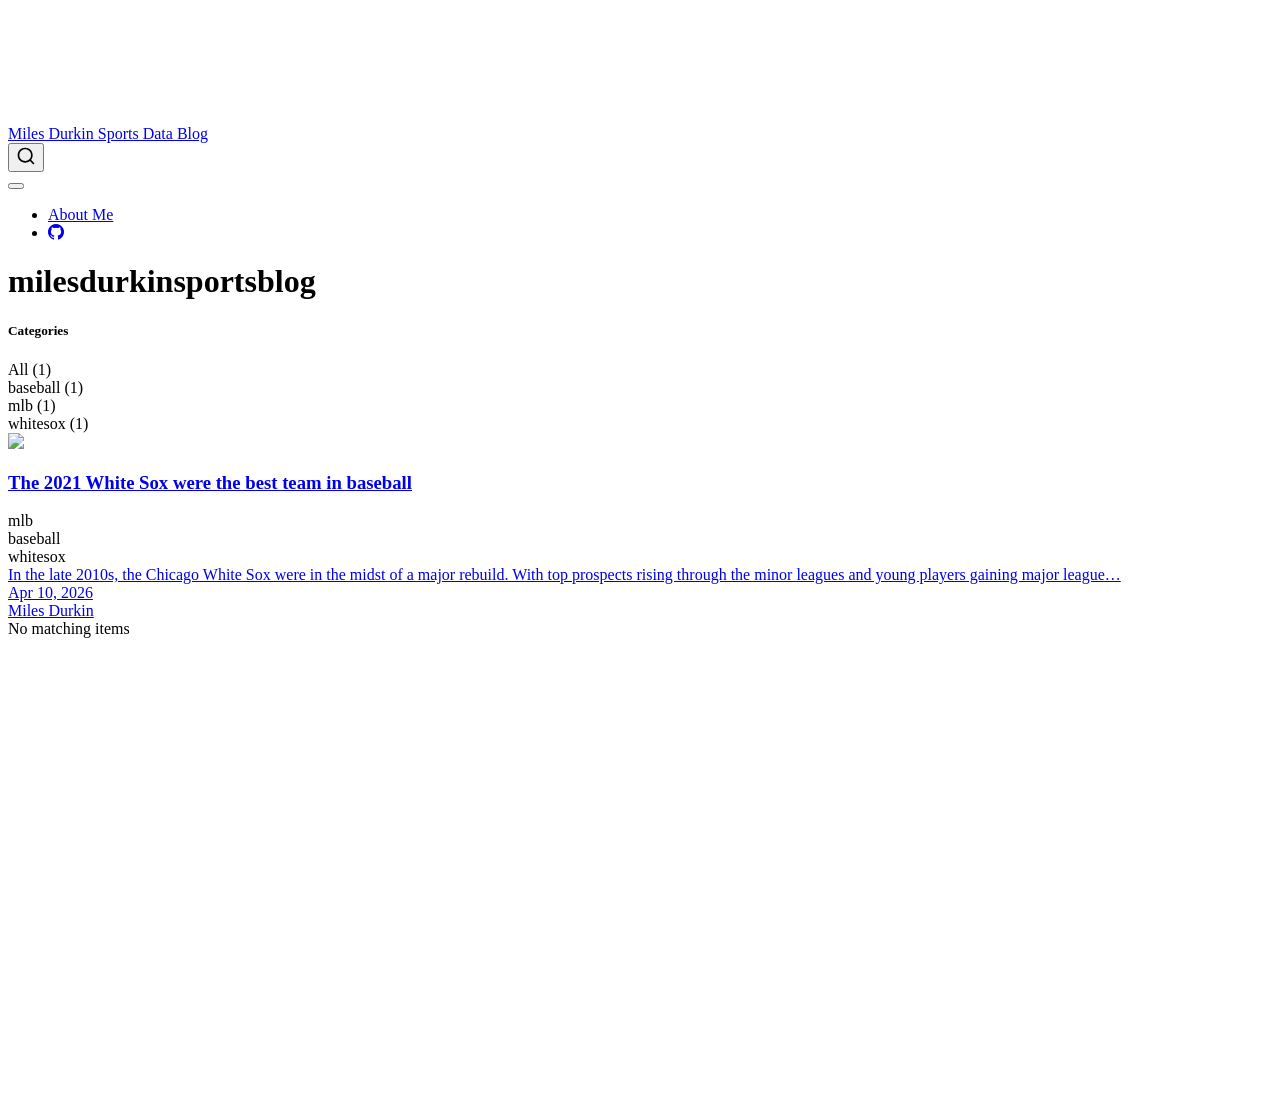
==== index.html @ f5dd1dbe "fixed code chunk and data" ====
<!DOCTYPE html>
<html xmlns="http://www.w3.org/1999/xhtml" lang="en" xml:lang="en"><head>

<meta charset="utf-8">
<meta name="generator" content="quarto-1.9.36">

<meta name="viewport" content="width=device-width, initial-scale=1.0, user-scalable=yes">


<title>milesdurkinsportsblog – Miles Durkin Sports Data Blog</title>
<style>
/* Default styles provided by pandoc.
** See https://pandoc.org/MANUAL.html#variables-for-html for config info.
*/
code{white-space: pre-wrap;}
span.smallcaps{font-variant: small-caps;}
div.columns{display: flex; gap: min(4vw, 1.5em);}
div.column{flex: auto; overflow-x: auto;}
div.hanging-indent{margin-left: 1.5em; text-indent: -1.5em;}
ul.task-list{list-style: none;}
ul.task-list li input[type="checkbox"] {
  width: 0.8em;
  margin: 0 0.8em 0.2em -1em; /* quarto-specific, see https://github.com/quarto-dev/quarto-cli/issues/4556 */ 
  vertical-align: middle;
}
</style>


<script src="site_libs/quarto-nav/quarto-nav.js"></script>
<script src="site_libs/quarto-nav/headroom.min.js"></script>
<script src="site_libs/clipboard/clipboard.min.js"></script>
<script src="site_libs/quarto-search/autocomplete.umd.js"></script>
<script src="site_libs/quarto-search/fuse.min.js"></script>
<script src="site_libs/quarto-search/quarto-search.js"></script>
<meta name="quarto:offset" content="./">
<link href="./logo.png" rel="icon" type="image/png">
<script src="site_libs/quarto-listing/list.min.js"></script>
<script src="site_libs/quarto-listing/quarto-listing.js"></script>
<script src="site_libs/quarto-html/quarto.js" type="module"></script>
<script src="site_libs/quarto-html/tabsets/tabsets.js" type="module"></script>
<script src="site_libs/quarto-html/popper.min.js"></script>
<script src="site_libs/quarto-html/tippy.umd.min.js"></script>
<script src="site_libs/quarto-html/anchor.min.js"></script>
<link href="site_libs/quarto-html/tippy.css" rel="stylesheet">
<link href="site_libs/quarto-html/quarto-syntax-highlighting-845c23b38eaddc0f92fda52bfe77a8c8.css" rel="stylesheet" class="quarto-color-scheme" id="quarto-text-highlighting-styles">
<link href="site_libs/quarto-html/quarto-syntax-highlighting-dark-f418161beb48e0141c760e455f12af2c.css" rel="stylesheet" class="quarto-color-scheme quarto-color-alternate" id="quarto-text-highlighting-styles">
<link href="site_libs/quarto-html/quarto-syntax-highlighting-845c23b38eaddc0f92fda52bfe77a8c8.css" rel="stylesheet" class="quarto-color-scheme-extra" id="quarto-text-highlighting-styles">
<script src="site_libs/bootstrap/bootstrap.min.js"></script>
<link href="site_libs/bootstrap/bootstrap-icons.css" rel="stylesheet">
<link href="site_libs/bootstrap/bootstrap-de60624a5cb141114e0ea2b9bc293073.min.css" rel="stylesheet" append-hash="true" class="quarto-color-scheme" id="quarto-bootstrap" data-mode="light">
<link href="site_libs/bootstrap/bootstrap-dark-64955708fb2995d51b11a3f0e864f3ce.min.css" rel="stylesheet" append-hash="true" class="quarto-color-scheme quarto-color-alternate" id="quarto-bootstrap" data-mode="dark">
<link href="site_libs/bootstrap/bootstrap-de60624a5cb141114e0ea2b9bc293073.min.css" rel="stylesheet" append-hash="true" class="quarto-color-scheme-extra" id="quarto-bootstrap" data-mode="light">
<script id="quarto-search-options" type="application/json">{
  "location": "navbar",
  "copy-button": false,
  "collapse-after": 3,
  "panel-placement": "end",
  "type": "overlay",
  "limit": 50,
  "keyboard-shortcut": [
    "f",
    "/",
    "s"
  ],
  "show-item-context": false,
  "language": {
    "search-no-results-text": "No results",
    "search-matching-documents-text": "matching documents",
    "search-copy-link-title": "Copy link to search",
    "search-hide-matches-text": "Hide additional matches",
    "search-more-match-text": "more match in this document",
    "search-more-matches-text": "more matches in this document",
    "search-clear-button-title": "Clear",
    "search-text-placeholder": "",
    "search-detached-cancel-button-title": "Cancel",
    "search-submit-button-title": "Submit",
    "search-label": "Search"
  }
}</script>
<script>

  window.document.addEventListener("DOMContentLoaded", function (_event) {
    const listingTargetEl = window.document.querySelector('#listing-listing .list');
    if (!listingTargetEl) {
      // No listing discovered, do not attach.
      return; 
    }

    const options = {
      valueNames: ['listing-date','listing-title','listing-author','listing-image','listing-description','listing-categories',{ data: ['index'] },{ data: ['categories'] },{ data: ['listing-date-sort'] },{ data: ['listing-file-modified-sort'] }],
      
      searchColumns: ["listing-date","listing-title","listing-author","listing-image","listing-description","listing-categories"],
    };

    window['quarto-listings'] = window['quarto-listings'] || {};
    window['quarto-listings']['listing-listing'] = new List('listing-listing', options);

    if (window['quarto-listing-loaded']) {
      window['quarto-listing-loaded']();
    }
  });

  window.addEventListener('hashchange',() => {
    if (window['quarto-listing-loaded']) {
      window['quarto-listing-loaded']();
    }
  })
  </script>

  <script src="https://cdnjs.cloudflare.com/polyfill/v3/polyfill.min.js?features=es6"></script>
  <script defer="" src="https://cdn.jsdelivr.net/npm/mathjax@3/es5/tex-chtml-full.js" type="text/javascript"></script>

<script type="text/javascript">
const typesetMath = (el) => {
  if (window.MathJax) {
    // MathJax Typeset
    window.MathJax.typeset([el]);
  } else if (window.katex) {
    // KaTeX Render
    var mathElements = el.getElementsByClassName("math");
    var macros = [];
    for (var i = 0; i < mathElements.length; i++) {
      var texText = mathElements[i].firstChild;
      if (mathElements[i].tagName == "SPAN" && texText && texText.data) {
        window.katex.render(texText.data, mathElements[i], {
          displayMode: mathElements[i].classList.contains('display'),
          throwOnError: false,
          macros: macros,
          fleqn: false
        });
      }
    }
  }
}
window.Quarto = {
  typesetMath
};
</script>

<link rel="stylesheet" href="styles.css">
</head>

<body class="nav-fixed quarto-light"><script id="quarto-html-before-body" type="application/javascript">
    const toggleBodyColorMode = (bsSheetEl) => {
      const mode = bsSheetEl.getAttribute("data-mode");
      const bodyEl = window.document.querySelector("body");
      if (mode === "dark") {
        bodyEl.classList.add("quarto-dark");
        bodyEl.classList.remove("quarto-light");
      } else {
        bodyEl.classList.add("quarto-light");
        bodyEl.classList.remove("quarto-dark");
      }
    }
    const toggleBodyColorPrimary = () => {
      const bsSheetEl = window.document.querySelector("link#quarto-bootstrap:not([rel=disabled-stylesheet])");
      if (bsSheetEl) {
        toggleBodyColorMode(bsSheetEl);
      }
    }
    const setColorSchemeToggle = (alternate) => {
      const toggles = window.document.querySelectorAll('.quarto-color-scheme-toggle');
      for (let i=0; i < toggles.length; i++) {
        const toggle = toggles[i];
        if (toggle) {
          if (alternate) {
            toggle.classList.add("alternate");
          } else {
            toggle.classList.remove("alternate");
          }
        }
      }
    };
    const toggleColorMode = (alternate) => {
      // Switch the stylesheets
      const primaryStylesheets = window.document.querySelectorAll('link.quarto-color-scheme:not(.quarto-color-alternate)');
      const alternateStylesheets = window.document.querySelectorAll('link.quarto-color-scheme.quarto-color-alternate');
      manageTransitions('#quarto-margin-sidebar .nav-link', false);
      if (alternate) {
        // note: dark is layered on light, we don't disable primary!
        enableStylesheet(alternateStylesheets);
        for (const sheetNode of alternateStylesheets) {
          if (sheetNode.id === "quarto-bootstrap") {
            toggleBodyColorMode(sheetNode);
          }
        }
      } else {
        disableStylesheet(alternateStylesheets);
        enableStylesheet(primaryStylesheets)
        toggleBodyColorPrimary();
      }
      manageTransitions('#quarto-margin-sidebar .nav-link', true);
      // Switch the toggles
      setColorSchemeToggle(alternate)
      // Hack to workaround the fact that safari doesn't
      // properly recolor the scrollbar when toggling (#1455)
      if (navigator.userAgent.indexOf('Safari') > 0 && navigator.userAgent.indexOf('Chrome') == -1) {
        manageTransitions("body", false);
        window.scrollTo(0, 1);
        setTimeout(() => {
          window.scrollTo(0, 0);
          manageTransitions("body", true);
        }, 40);
      }
    }
    const disableStylesheet = (stylesheets) => {
      for (let i=0; i < stylesheets.length; i++) {
        const stylesheet = stylesheets[i];
        stylesheet.rel = 'disabled-stylesheet';
      }
    }
    const enableStylesheet = (stylesheets) => {
      for (let i=0; i < stylesheets.length; i++) {
        const stylesheet = stylesheets[i];
        if(stylesheet.rel !== 'stylesheet') { // for Chrome, which will still FOUC without this check
          stylesheet.rel = 'stylesheet';
        }
      }
    }
    const manageTransitions = (selector, allowTransitions) => {
      const els = window.document.querySelectorAll(selector);
      for (let i=0; i < els.length; i++) {
        const el = els[i];
        if (allowTransitions) {
          el.classList.remove('notransition');
        } else {
          el.classList.add('notransition');
        }
      }
    }
    const isFileUrl = () => {
      return window.location.protocol === 'file:';
    }
    const hasAlternateSentinel = () => {
      let styleSentinel = getColorSchemeSentinel();
      if (styleSentinel !== null) {
        return styleSentinel === "alternate";
      } else {
        return false;
      }
    }
    const setStyleSentinel = (alternate) => {
      const value = alternate ? "alternate" : "default";
      if (!isFileUrl()) {
        window.localStorage.setItem("quarto-color-scheme", value);
      } else {
        localAlternateSentinel = value;
      }
    }
    const getColorSchemeSentinel = () => {
      if (!isFileUrl()) {
        const storageValue = window.localStorage.getItem("quarto-color-scheme");
        return storageValue != null ? storageValue : localAlternateSentinel;
      } else {
        return localAlternateSentinel;
      }
    }
    const toggleGiscusIfUsed = (isAlternate, darkModeDefault) => {
      const baseTheme = document.querySelector('#giscus-base-theme')?.value ?? 'light';
      const alternateTheme = document.querySelector('#giscus-alt-theme')?.value ?? 'dark';
      let newTheme = '';
      if(authorPrefersDark) {
        newTheme = isAlternate ? baseTheme : alternateTheme;
      } else {
        newTheme = isAlternate ? alternateTheme : baseTheme;
      }
      const changeGiscusTheme = () => {
        // From: https://github.com/giscus/giscus/issues/336
        const sendMessage = (message) => {
          const iframe = document.querySelector('iframe.giscus-frame');
          if (!iframe) return;
          iframe.contentWindow.postMessage({ giscus: message }, 'https://giscus.app');
        }
        sendMessage({
          setConfig: {
            theme: newTheme
          }
        });
      }
      const isGiscussLoaded = window.document.querySelector('iframe.giscus-frame') !== null;
      if (isGiscussLoaded) {
        changeGiscusTheme();
      }
    };
    const authorPrefersDark = false;
    const darkModeDefault = authorPrefersDark;
      document.querySelector('link#quarto-text-highlighting-styles.quarto-color-scheme-extra').rel = 'disabled-stylesheet';
      document.querySelector('link#quarto-bootstrap.quarto-color-scheme-extra').rel = 'disabled-stylesheet';
    let localAlternateSentinel = darkModeDefault ? 'alternate' : 'default';
    // Dark / light mode switch
    window.quartoToggleColorScheme = () => {
      // Read the current dark / light value
      let toAlternate = !hasAlternateSentinel();
      toggleColorMode(toAlternate);
      setStyleSentinel(toAlternate);
      toggleGiscusIfUsed(toAlternate, darkModeDefault);
      window.dispatchEvent(new Event('resize'));
    };
    // Switch to dark mode if need be
    if (hasAlternateSentinel()) {
      toggleColorMode(true);
    } else {
      toggleColorMode(false);
    }
  </script>

<div id="quarto-search-results"></div>
  <header id="quarto-header" class="headroom fixed-top quarto-banner">
    <nav class="navbar navbar-expand-lg " data-bs-theme="dark">
      <div class="navbar-container container-fluid">
      <div class="navbar-brand-container mx-auto">
    <a class="navbar-brand" href="./index.html">
    <span class="navbar-title">Miles Durkin Sports Data Blog</span>
    </a>
  </div>
            <div id="quarto-search" class="" title="Search"></div>
          <button class="navbar-toggler" type="button" data-bs-toggle="collapse" data-bs-target="#navbarCollapse" aria-controls="navbarCollapse" role="menu" aria-expanded="false" aria-label="Toggle navigation" onclick="if (window.quartoToggleHeadroom) { window.quartoToggleHeadroom(); }">
  <span class="navbar-toggler-icon"></span>
</button>
          <div class="collapse navbar-collapse" id="navbarCollapse">
            <ul class="navbar-nav navbar-nav-scroll ms-auto">
  <li class="nav-item">
    <a class="nav-link" href="./about.html"> 
<span class="menu-text">About Me</span></a>
  </li>  
  <li class="nav-item compact">
    <a class="nav-link" href="https://github.com/milesdurkin"> <i class="bi bi-github" role="img">
</i> 
<span class="menu-text"></span></a>
  </li>  
</ul>
          </div> <!-- /navcollapse -->
            <div class="quarto-navbar-tools">
  <a href="" class="quarto-color-scheme-toggle quarto-navigation-tool  px-1" onclick="window.quartoToggleColorScheme(); return false;" title="Toggle dark mode"><i class="bi"></i></a>
</div>
      </div> <!-- /container-fluid -->
    </nav>
</header>
<!-- content -->
<header id="title-block-header" class="quarto-title-block default page-columns page-full">
  <div class="quarto-title-banner page-columns page-full">
    <div class="quarto-title column-page-left">
      <h1 class="title">milesdurkinsportsblog</h1>
                      </div>
  </div>
    
  
  <div class="quarto-title-meta column-page-left">

      
    
      
    </div>
    
  
  </header><div id="quarto-content" class="quarto-container page-columns page-rows-contents page-layout-full page-navbar">
<!-- sidebar -->
<!-- margin-sidebar -->
    <div id="quarto-margin-sidebar" class="sidebar margin-sidebar">
        
    <h5 class="quarto-listing-category-title">Categories</h5><div class="quarto-listing-category category-default"><div class="category" data-category="">All <span class="quarto-category-count">(1)</span></div><div class="category" data-category="YmFzZWJhbGw=">baseball <span class="quarto-category-count">(1)</span></div><div class="category" data-category="bWxi">mlb <span class="quarto-category-count">(1)</span></div><div class="category" data-category="d2hpdGVzb3g=">whitesox <span class="quarto-category-count">(1)</span></div></div></div>
<!-- main -->
<main class="content quarto-banner-title-block column-page-left" id="quarto-document-content">










<div class="quarto-listing quarto-listing-container-default" id="listing-listing">
<div class="list quarto-listing-default">
<div class="quarto-post image-right" data-index="0" data-categories="bWxiJTJDYmFzZWJhbGwlMkN3aGl0ZXNveA==" data-listing-date-sort="1775797200000" data-listing-file-modified-sort="1775852108331" data-listing-date-modified-sort="NaN" data-listing-reading-time-sort="7" data-listing-word-count-sort="1378">
<div class="thumbnail"><a href="./posts/mlb-baseball-whitesox-2021-season-best-team-in-the-league/index.html" class="no-external">

<img loading="lazy" src="./posts/mlb-baseball-whitesox-2021-season-best-team-in-the-league/image.png" class="thumbnail-image">

</a></div>
<div class="body">
<h3 class="no-anchor listing-title">
<a href="./posts/mlb-baseball-whitesox-2021-season-best-team-in-the-league/index.html" class="no-external">The 2021 White Sox were the best team in baseball</a>
</h3>
<div class="listing-categories">

<div class="listing-category" onclick="window.quartoListingCategory('bWxi'); return false;">mlb</div>

<div class="listing-category" onclick="window.quartoListingCategory('YmFzZWJhbGw='); return false;">baseball</div>

<div class="listing-category" onclick="window.quartoListingCategory('d2hpdGVzb3g='); return false;">whitesox</div>

</div>
<div class="delink listing-description"><a href="./posts/mlb-baseball-whitesox-2021-season-best-team-in-the-league/index.html" class="no-external">
In the late 2010s, the Chicago White Sox were in the midst of a major rebuild. With top prospects rising through the minor leagues and young players gaining major league…
</a></div>
</div>
<div class="metadata">
<a href="./posts/mlb-baseball-whitesox-2021-season-best-team-in-the-league/index.html" class="no-external">
<div class="listing-date">
Apr 10, 2026
</div>
<div class="listing-author">
Miles Durkin
</div>
</a>
</div>
</div>
</div>
<div class="listing-no-matching d-none">No matching items</div>
</div></main> <!-- /main -->
<script id="quarto-html-after-body" type="application/javascript">
  window.document.addEventListener("DOMContentLoaded", function (event) {
    // Ensure there is a toggle, if there isn't float one in the top right
    if (window.document.querySelector('.quarto-color-scheme-toggle') === null) {
      const a = window.document.createElement('a');
      a.classList.add('top-right');
      a.classList.add('quarto-color-scheme-toggle');
      a.href = "";
      a.onclick = function() { try { window.quartoToggleColorScheme(); } catch {} return false; };
      const i = window.document.createElement("i");
      i.classList.add('bi');
      a.appendChild(i);
      window.document.body.appendChild(a);
    }
    setColorSchemeToggle(hasAlternateSentinel())
    const icon = "";
    const anchorJS = new window.AnchorJS();
    anchorJS.options = {
      placement: 'right',
      icon: icon
    };
    anchorJS.add('.anchored');
    const isCodeAnnotation = (el) => {
      for (const clz of el.classList) {
        if (clz.startsWith('code-annotation-')) {                     
          return true;
        }
      }
      return false;
    }
    const onCopySuccess = function(e) {
      // button target
      const button = e.trigger;
      // don't keep focus
      button.blur();
      // flash "checked"
      button.classList.add('code-copy-button-checked');
      var currentTitle = button.getAttribute("title");
      button.setAttribute("title", "Copied!");
      let tooltip;
      if (window.bootstrap) {
        button.setAttribute("data-bs-toggle", "tooltip");
        button.setAttribute("data-bs-placement", "left");
        button.setAttribute("data-bs-title", "Copied!");
        tooltip = new bootstrap.Tooltip(button, 
          { trigger: "manual", 
            customClass: "code-copy-button-tooltip",
            offset: [0, -8]});
        tooltip.show();    
      }
      setTimeout(function() {
        if (tooltip) {
          tooltip.hide();
          button.removeAttribute("data-bs-title");
          button.removeAttribute("data-bs-toggle");
          button.removeAttribute("data-bs-placement");
        }
        button.setAttribute("title", currentTitle);
        button.classList.remove('code-copy-button-checked');
      }, 1000);
      // clear code selection
      e.clearSelection();
    }
    const getTextToCopy = function(trigger) {
      const outerScaffold = trigger.parentElement.cloneNode(true);
      const codeEl = outerScaffold.querySelector('code');
      for (const childEl of codeEl.children) {
        if (isCodeAnnotation(childEl)) {
          childEl.remove();
        }
      }
      return codeEl.innerText;
    }
    const clipboard = new window.ClipboardJS('.code-copy-button:not([data-in-quarto-modal])', {
      text: getTextToCopy
    });
    clipboard.on('success', onCopySuccess);
    if (window.document.getElementById('quarto-embedded-source-code-modal')) {
      const clipboardModal = new window.ClipboardJS('.code-copy-button[data-in-quarto-modal]', {
        text: getTextToCopy,
        container: window.document.getElementById('quarto-embedded-source-code-modal')
      });
      clipboardModal.on('success', onCopySuccess);
    }
      var localhostRegex = new RegExp(/^(?:http|https):\/\/localhost\:?[0-9]*\//);
      var mailtoRegex = new RegExp(/^mailto:/);
        var filterRegex = new RegExp('/' + window.location.host + '/');
      var isInternal = (href) => {
          return filterRegex.test(href) || localhostRegex.test(href) || mailtoRegex.test(href);
      }
      // Inspect non-navigation links and adorn them if external
     var links = window.document.querySelectorAll('a[href]:not(.nav-link):not(.navbar-brand):not(.toc-action):not(.sidebar-link):not(.sidebar-item-toggle):not(.pagination-link):not(.no-external):not([aria-hidden]):not(.dropdown-item):not(.quarto-navigation-tool):not(.about-link)');
      for (var i=0; i<links.length; i++) {
        const link = links[i];
        if (!isInternal(link.href)) {
          // undo the damage that might have been done by quarto-nav.js in the case of
          // links that we want to consider external
          if (link.dataset.originalHref !== undefined) {
            link.href = link.dataset.originalHref;
          }
        }
      }
    function tippyHover(el, contentFn, onTriggerFn, onUntriggerFn) {
      const config = {
        allowHTML: true,
        maxWidth: 500,
        delay: 100,
        arrow: false,
        appendTo: function(el) {
            return el.parentElement;
        },
        interactive: true,
        interactiveBorder: 10,
        theme: 'quarto',
        placement: 'bottom-start',
      };
      if (contentFn) {
        config.content = contentFn;
      }
      if (onTriggerFn) {
        config.onTrigger = onTriggerFn;
      }
      if (onUntriggerFn) {
        config.onUntrigger = onUntriggerFn;
      }
      window.tippy(el, config); 
    }
    const noterefs = window.document.querySelectorAll('a[role="doc-noteref"]');
    for (var i=0; i<noterefs.length; i++) {
      const ref = noterefs[i];
      tippyHover(ref, function() {
        // use id or data attribute instead here
        let href = ref.getAttribute('data-footnote-href') || ref.getAttribute('href');
        try { href = new URL(href).hash; } catch {}
        const id = href.replace(/^#\/?/, "");
        const note = window.document.getElementById(id);
        if (note) {
          return note.innerHTML;
        } else {
          return "";
        }
      });
    }
    const xrefs = window.document.querySelectorAll('a.quarto-xref');
    const processXRef = (id, note) => {
      // Strip column container classes
      const stripColumnClz = (el) => {
        el.classList.remove("page-full", "page-columns");
        if (el.children) {
          for (const child of el.children) {
            stripColumnClz(child);
          }
        }
      }
      stripColumnClz(note)
      if (id === null || id.startsWith('sec-')) {
        // Special case sections, only their first couple elements
        const container = document.createElement("div");
        if (note.children && note.children.length > 2) {
          container.appendChild(note.children[0].cloneNode(true));
          for (let i = 1; i < note.children.length; i++) {
            const child = note.children[i];
            if (child.tagName === "P" && child.innerText === "") {
              continue;
            } else {
              container.appendChild(child.cloneNode(true));
              break;
            }
          }
          if (window.Quarto?.typesetMath) {
            window.Quarto.typesetMath(container);
          }
          return container.innerHTML
        } else {
          if (window.Quarto?.typesetMath) {
            window.Quarto.typesetMath(note);
          }
          return note.innerHTML;
        }
      } else {
        // Remove any anchor links if they are present
        const anchorLink = note.querySelector('a.anchorjs-link');
        if (anchorLink) {
          anchorLink.remove();
        }
        if (window.Quarto?.typesetMath) {
          window.Quarto.typesetMath(note);
        }
        if (note.classList.contains("callout")) {
          return note.outerHTML;
        } else {
          return note.innerHTML;
        }
      }
    }
    for (var i=0; i<xrefs.length; i++) {
      const xref = xrefs[i];
      tippyHover(xref, undefined, function(instance) {
        instance.disable();
        let url = xref.getAttribute('href');
        let hash = undefined; 
        if (url.startsWith('#')) {
          hash = url;
        } else {
          try { hash = new URL(url).hash; } catch {}
        }
        if (hash) {
          const id = hash.replace(/^#\/?/, "");
          const note = window.document.getElementById(id);
          if (note !== null) {
            try {
              const html = processXRef(id, note.cloneNode(true));
              instance.setContent(html);
            } finally {
              instance.enable();
              instance.show();
            }
          } else {
            // See if we can fetch this
            fetch(url.split('#')[0])
            .then(res => res.text())
            .then(html => {
              const parser = new DOMParser();
              const htmlDoc = parser.parseFromString(html, "text/html");
              const note = htmlDoc.getElementById(id);
              if (note !== null) {
                const html = processXRef(id, note);
                instance.setContent(html);
              } 
            }).finally(() => {
              instance.enable();
              instance.show();
            });
          }
        } else {
          // See if we can fetch a full url (with no hash to target)
          // This is a special case and we should probably do some content thinning / targeting
          fetch(url)
          .then(res => res.text())
          .then(html => {
            const parser = new DOMParser();
            const htmlDoc = parser.parseFromString(html, "text/html");
            const note = htmlDoc.querySelector('main.content');
            if (note !== null) {
              // This should only happen for chapter cross references
              // (since there is no id in the URL)
              // remove the first header
              if (note.children.length > 0 && note.children[0].tagName === "HEADER") {
                note.children[0].remove();
              }
              const html = processXRef(null, note);
              instance.setContent(html);
            } 
          }).finally(() => {
            instance.enable();
            instance.show();
          });
        }
      }, function(instance) {
      });
    }
        let selectedAnnoteEl;
        const selectorForAnnotation = ( cell, annotation) => {
          let cellAttr = 'data-code-cell="' + cell + '"';
          let lineAttr = 'data-code-annotation="' +  annotation + '"';
          const selector = 'span[' + cellAttr + '][' + lineAttr + ']';
          return selector;
        }
        const selectCodeLines = (annoteEl) => {
          const doc = window.document;
          const targetCell = annoteEl.getAttribute("data-target-cell");
          const targetAnnotation = annoteEl.getAttribute("data-target-annotation");
          const annoteSpan = window.document.querySelector(selectorForAnnotation(targetCell, targetAnnotation));
          const lines = annoteSpan.getAttribute("data-code-lines").split(",");
          const lineIds = lines.map((line) => {
            return targetCell + "-" + line;
          })
          let top = null;
          let height = null;
          let parent = null;
          if (lineIds.length > 0) {
              //compute the position of the single el (top and bottom and make a div)
              const el = window.document.getElementById(lineIds[0]);
              top = el.offsetTop;
              height = el.offsetHeight;
              parent = el.parentElement.parentElement;
            if (lineIds.length > 1) {
              const lastEl = window.document.getElementById(lineIds[lineIds.length - 1]);
              const bottom = lastEl.offsetTop + lastEl.offsetHeight;
              height = bottom - top;
            }
            if (top !== null && height !== null && parent !== null) {
              // cook up a div (if necessary) and position it 
              let div = window.document.getElementById("code-annotation-line-highlight");
              if (div === null) {
                div = window.document.createElement("div");
                div.setAttribute("id", "code-annotation-line-highlight");
                div.style.position = 'absolute';
                parent.appendChild(div);
              }
              div.style.top = top - 2 + "px";
              div.style.height = height + 4 + "px";
              div.style.left = 0;
              let gutterDiv = window.document.getElementById("code-annotation-line-highlight-gutter");
              if (gutterDiv === null) {
                gutterDiv = window.document.createElement("div");
                gutterDiv.setAttribute("id", "code-annotation-line-highlight-gutter");
                gutterDiv.style.position = 'absolute';
                const codeCell = window.document.getElementById(targetCell);
                const gutter = codeCell.querySelector('.code-annotation-gutter');
                gutter.appendChild(gutterDiv);
              }
              gutterDiv.style.top = top - 2 + "px";
              gutterDiv.style.height = height + 4 + "px";
            }
            selectedAnnoteEl = annoteEl;
          }
        };
        const unselectCodeLines = () => {
          const elementsIds = ["code-annotation-line-highlight", "code-annotation-line-highlight-gutter"];
          elementsIds.forEach((elId) => {
            const div = window.document.getElementById(elId);
            if (div) {
              div.remove();
            }
          });
          selectedAnnoteEl = undefined;
        };
          // Handle positioning of the toggle
      window.addEventListener(
        "resize",
        throttle(() => {
          elRect = undefined;
          if (selectedAnnoteEl) {
            selectCodeLines(selectedAnnoteEl);
          }
        }, 10)
      );
      function throttle(fn, ms) {
      let throttle = false;
      let timer;
        return (...args) => {
          if(!throttle) { // first call gets through
              fn.apply(this, args);
              throttle = true;
          } else { // all the others get throttled
              if(timer) clearTimeout(timer); // cancel #2
              timer = setTimeout(() => {
                fn.apply(this, args);
                timer = throttle = false;
              }, ms);
          }
        };
      }
        // Attach click handler to the DT
        const annoteDls = window.document.querySelectorAll('dt[data-target-cell]');
        for (const annoteDlNode of annoteDls) {
          annoteDlNode.addEventListener('click', (event) => {
            const clickedEl = event.target;
            if (clickedEl !== selectedAnnoteEl) {
              unselectCodeLines();
              const activeEl = window.document.querySelector('dt[data-target-cell].code-annotation-active');
              if (activeEl) {
                activeEl.classList.remove('code-annotation-active');
              }
              selectCodeLines(clickedEl);
              clickedEl.classList.add('code-annotation-active');
            } else {
              // Unselect the line
              unselectCodeLines();
              clickedEl.classList.remove('code-annotation-active');
            }
          });
        }
    const findCites = (el) => {
      const parentEl = el.parentElement;
      if (parentEl) {
        const cites = parentEl.dataset.cites;
        if (cites) {
          return {
            el,
            cites: cites.split(' ')
          };
        } else {
          return findCites(el.parentElement)
        }
      } else {
        return undefined;
      }
    };
    var bibliorefs = window.document.querySelectorAll('a[role="doc-biblioref"]');
    for (var i=0; i<bibliorefs.length; i++) {
      const ref = bibliorefs[i];
      const citeInfo = findCites(ref);
      if (citeInfo) {
        tippyHover(citeInfo.el, function() {
          var popup = window.document.createElement('div');
          citeInfo.cites.forEach(function(cite) {
            var citeDiv = window.document.createElement('div');
            citeDiv.classList.add('hanging-indent');
            citeDiv.classList.add('csl-entry');
            var biblioDiv = window.document.getElementById('ref-' + cite);
            if (biblioDiv) {
              citeDiv.innerHTML = biblioDiv.innerHTML;
            }
            popup.appendChild(citeDiv);
          });
          return popup.innerHTML;
        });
      }
    }
  });
  </script>
</div> <!-- /content -->




</body></html>
---- site_libs/quarto-html/tippy.css ----
.tippy-box[data-animation=fade][data-state=hidden]{opacity:0}[data-tippy-root]{max-width:calc(100vw - 10px)}.tippy-box{position:relative;background-color:#333;color:#fff;border-radius:4px;font-size:14px;line-height:1.4;white-space:normal;outline:0;transition-property:transform,visibility,opacity}.tippy-box[data-placement^=top]>.tippy-arrow{bottom:0}.tippy-box[data-placement^=top]>.tippy-arrow:before{bottom:-7px;left:0;border-width:8px 8px 0;border-top-color:initial;transform-origin:center top}.tippy-box[data-placement^=bottom]>.tippy-arrow{top:0}.tippy-box[data-placement^=bottom]>.tippy-arrow:before{top:-7px;left:0;border-width:0 8px 8px;border-bottom-color:initial;transform-origin:center bottom}.tippy-box[data-placement^=left]>.tippy-arrow{right:0}.tippy-box[data-placement^=left]>.tippy-arrow:before{border-width:8px 0 8px 8px;border-left-color:initial;right:-7px;transform-origin:center left}.tippy-box[data-placement^=right]>.tippy-arrow{left:0}.tippy-box[data-placement^=right]>.tippy-arrow:before{left:-7px;border-width:8px 8px 8px 0;border-right-color:initial;transform-origin:center right}.tippy-box[data-inertia][data-state=visible]{transition-timing-function:cubic-bezier(.54,1.5,.38,1.11)}.tippy-arrow{width:16px;height:16px;color:#333}.tippy-arrow:before{content:"";position:absolute;border-color:transparent;border-style:solid}.tippy-content{position:relative;padding:5px 9px;z-index:1}
---- site_libs/quarto-html/quarto-syntax-highlighting-845c23b38eaddc0f92fda52bfe77a8c8.css ----
/* quarto syntax highlight colors */
:root {
  --quarto-hl-ot-color: #003B4F;
  --quarto-hl-at-color: #657422;
  --quarto-hl-ss-color: #20794D;
  --quarto-hl-an-color: #5E5E5E;
  --quarto-hl-fu-color: #4758AB;
  --quarto-hl-st-color: #20794D;
  --quarto-hl-cf-color: #003B4F;
  --quarto-hl-op-color: #5E5E5E;
  --quarto-hl-er-color: #AD0000;
  --quarto-hl-bn-color: #AD0000;
  --quarto-hl-al-color: #AD0000;
  --quarto-hl-va-color: #111111;
  --quarto-hl-bu-color: inherit;
  --quarto-hl-ex-color: inherit;
  --quarto-hl-pp-color: #AD0000;
  --quarto-hl-in-color: #5E5E5E;
  --quarto-hl-vs-color: #20794D;
  --quarto-hl-wa-color: #5E5E5E;
  --quarto-hl-do-color: #5E5E5E;
  --quarto-hl-im-color: #00769E;
  --quarto-hl-ch-color: #20794D;
  --quarto-hl-dt-color: #AD0000;
  --quarto-hl-fl-color: #AD0000;
  --quarto-hl-co-color: #5E5E5E;
  --quarto-hl-cv-color: #5E5E5E;
  --quarto-hl-cn-color: #8f5902;
  --quarto-hl-sc-color: #5E5E5E;
  --quarto-hl-dv-color: #AD0000;
  --quarto-hl-kw-color: #003B4F;
}

/* other quarto variables */
:root {
  --quarto-font-monospace: SFMono-Regular, Menlo, Monaco, Consolas, "Liberation Mono", "Courier New", monospace;
}

/* syntax highlight based on Pandoc's rules */
pre > code.sourceCode > span {
  color: #003B4F;
}

code.sourceCode > span {
  color: #003B4F;
}

div.sourceCode,
div.sourceCode pre.sourceCode {
  color: #003B4F;
}

/* Normal */
code span {
  color: #003B4F;
}

/* Alert */
code span.al {
  color: #AD0000;
  font-style: inherit;
}

/* Annotation */
code span.an {
  color: #5E5E5E;
  font-style: inherit;
}

/* Attribute */
code span.at {
  color: #657422;
  font-style: inherit;
}

/* BaseN */
code span.bn {
  color: #AD0000;
  font-style: inherit;
}

/* BuiltIn */
code span.bu {
  font-style: inherit;
}

/* ControlFlow */
code span.cf {
  color: #003B4F;
  font-weight: bold;
  font-style: inherit;
}

/* Char */
code span.ch {
  color: #20794D;
  font-style: inherit;
}

/* Constant */
code span.cn {
  color: #8f5902;
  font-style: inherit;
}

/* Comment */
code span.co {
  color: #5E5E5E;
  font-style: inherit;
}

/* CommentVar */
code span.cv {
  color: #5E5E5E;
  font-style: italic;
}

/* Documentation */
code span.do {
  color: #5E5E5E;
  font-style: italic;
}

/* DataType */
code span.dt {
  color: #AD0000;
  font-style: inherit;
}

/* DecVal */
code span.dv {
  color: #AD0000;
  font-style: inherit;
}

/* Error */
code span.er {
  color: #AD0000;
  font-style: inherit;
}

/* Extension */
code span.ex {
  font-style: inherit;
}

/* Float */
code span.fl {
  color: #AD0000;
  font-style: inherit;
}

/* Function */
code span.fu {
  color: #4758AB;
  font-style: inherit;
}

/* Import */
code span.im {
  color: #00769E;
  font-style: inherit;
}

/* Information */
code span.in {
  color: #5E5E5E;
  font-style: inherit;
}

/* Keyword */
code span.kw {
  color: #003B4F;
  font-weight: bold;
  font-style: inherit;
}

/* Operator */
code span.op {
  color: #5E5E5E;
  font-style: inherit;
}

/* Other */
code span.ot {
  color: #003B4F;
  font-style: inherit;
}

/* Preprocessor */
code span.pp {
  color: #AD0000;
  font-style: inherit;
}

/* SpecialChar */
code span.sc {
  color: #5E5E5E;
  font-style: inherit;
}

/* SpecialString */
code span.ss {
  color: #20794D;
  font-style: inherit;
}

/* String */
code span.st {
  color: #20794D;
  font-style: inherit;
}

/* Variable */
code span.va {
  color: #111111;
  font-style: inherit;
}

/* VerbatimString */
code span.vs {
  color: #20794D;
  font-style: inherit;
}

/* Warning */
code span.wa {
  color: #5E5E5E;
  font-style: italic;
}

.prevent-inlining {
  content: "</";
}

/*# sourceMappingURL=ac89f0bb514bba72461919f78549e31c.css.map */
---- site_libs/quarto-html/quarto-syntax-highlighting-dark-f418161beb48e0141c760e455f12af2c.css ----
/* quarto syntax highlight colors */
:root {
  --quarto-hl-al-color: #f07178;
  --quarto-hl-an-color: #d4d0ab;
  --quarto-hl-at-color: #00e0e0;
  --quarto-hl-bn-color: #d4d0ab;
  --quarto-hl-bu-color: #abe338;
  --quarto-hl-ch-color: #abe338;
  --quarto-hl-co-color: #f8f8f2;
  --quarto-hl-cv-color: #ffd700;
  --quarto-hl-cn-color: #ffd700;
  --quarto-hl-cf-color: #ffa07a;
  --quarto-hl-dt-color: #ffa07a;
  --quarto-hl-dv-color: #d4d0ab;
  --quarto-hl-do-color: #f8f8f2;
  --quarto-hl-er-color: #f07178;
  --quarto-hl-ex-color: #00e0e0;
  --quarto-hl-fl-color: #d4d0ab;
  --quarto-hl-fu-color: #ffa07a;
  --quarto-hl-im-color: #abe338;
  --quarto-hl-in-color: #d4d0ab;
  --quarto-hl-kw-color: #ffa07a;
  --quarto-hl-op-color: #ffa07a;
  --quarto-hl-ot-color: #00e0e0;
  --quarto-hl-pp-color: #dcc6e0;
  --quarto-hl-re-color: #00e0e0;
  --quarto-hl-sc-color: #abe338;
  --quarto-hl-ss-color: #abe338;
  --quarto-hl-st-color: #abe338;
  --quarto-hl-va-color: #00e0e0;
  --quarto-hl-vs-color: #abe338;
  --quarto-hl-wa-color: #dcc6e0;
}

/* other quarto variables */
:root {
  --quarto-font-monospace: SFMono-Regular, Menlo, Monaco, Consolas, "Liberation Mono", "Courier New", monospace;
}

/* syntax highlight based on Pandoc's rules */
pre > code.sourceCode > span {
  color: #f8f8f2;
}

code.sourceCode > span {
  color: #f8f8f2;
}

div.sourceCode,
div.sourceCode pre.sourceCode {
  color: #f8f8f2;
}

/* Normal */
code span {
  color: #f8f8f2;
}

/* Alert */
code span.al {
  color: #f07178;
}

/* Annotation */
code span.an {
  color: #d4d0ab;
}

/* Attribute */
code span.at {
  color: #00e0e0;
}

/* BaseN */
code span.bn {
  color: #d4d0ab;
}

/* BuiltIn */
code span.bu {
  color: #abe338;
}

/* ControlFlow */
code span.cf {
  font-weight: bold;
  color: #ffa07a;
}

/* Char */
code span.ch {
  color: #abe338;
}

/* Constant */
code span.cn {
  color: #ffd700;
}

/* Comment */
code span.co {
  font-style: italic;
  color: #f8f8f2;
}

/* CommentVar */
code span.cv {
  color: #ffd700;
}

/* Documentation */
code span.do {
  color: #f8f8f2;
}

/* DataType */
code span.dt {
  color: #ffa07a;
}

/* DecVal */
code span.dv {
  color: #d4d0ab;
}

/* Error */
code span.er {
  color: #f07178;
  text-decoration: underline;
}

/* Extension */
code span.ex {
  font-weight: bold;
  color: #00e0e0;
}

/* Float */
code span.fl {
  color: #d4d0ab;
}

/* Function */
code span.fu {
  color: #ffa07a;
}

/* Import */
code span.im {
  color: #abe338;
}

/* Information */
code span.in {
  color: #d4d0ab;
}

/* Keyword */
code span.kw {
  font-weight: bold;
  color: #ffa07a;
}

/* Operator */
code span.op {
  color: #ffa07a;
}

/* Other */
code span.ot {
  color: #00e0e0;
}

/* Preprocessor */
code span.pp {
  color: #dcc6e0;
}

/* RegionMarker */
code span.re {
  background-color: #f8f8f2;
  color: #00e0e0;
}

/* SpecialChar */
code span.sc {
  color: #abe338;
}

/* SpecialString */
code span.ss {
  color: #abe338;
}

/* String */
code span.st {
  color: #abe338;
}

/* Variable */
code span.va {
  color: #00e0e0;
}

/* VerbatimString */
code span.vs {
  color: #abe338;
}

/* Warning */
code span.wa {
  color: #dcc6e0;
}

.prevent-inlining {
  content: "</";
}

/*# sourceMappingURL=378c2a0cc31455d06730fbe37c8f3789.css.map */
---- site_libs/quarto-html/quarto-syntax-highlighting-845c23b38eaddc0f92fda52bfe77a8c8.css ----
/* quarto syntax highlight colors */
:root {
  --quarto-hl-ot-color: #003B4F;
  --quarto-hl-at-color: #657422;
  --quarto-hl-ss-color: #20794D;
  --quarto-hl-an-color: #5E5E5E;
  --quarto-hl-fu-color: #4758AB;
  --quarto-hl-st-color: #20794D;
  --quarto-hl-cf-color: #003B4F;
  --quarto-hl-op-color: #5E5E5E;
  --quarto-hl-er-color: #AD0000;
  --quarto-hl-bn-color: #AD0000;
  --quarto-hl-al-color: #AD0000;
  --quarto-hl-va-color: #111111;
  --quarto-hl-bu-color: inherit;
  --quarto-hl-ex-color: inherit;
  --quarto-hl-pp-color: #AD0000;
  --quarto-hl-in-color: #5E5E5E;
  --quarto-hl-vs-color: #20794D;
  --quarto-hl-wa-color: #5E5E5E;
  --quarto-hl-do-color: #5E5E5E;
  --quarto-hl-im-color: #00769E;
  --quarto-hl-ch-color: #20794D;
  --quarto-hl-dt-color: #AD0000;
  --quarto-hl-fl-color: #AD0000;
  --quarto-hl-co-color: #5E5E5E;
  --quarto-hl-cv-color: #5E5E5E;
  --quarto-hl-cn-color: #8f5902;
  --quarto-hl-sc-color: #5E5E5E;
  --quarto-hl-dv-color: #AD0000;
  --quarto-hl-kw-color: #003B4F;
}

/* other quarto variables */
:root {
  --quarto-font-monospace: SFMono-Regular, Menlo, Monaco, Consolas, "Liberation Mono", "Courier New", monospace;
}

/* syntax highlight based on Pandoc's rules */
pre > code.sourceCode > span {
  color: #003B4F;
}

code.sourceCode > span {
  color: #003B4F;
}

div.sourceCode,
div.sourceCode pre.sourceCode {
  color: #003B4F;
}

/* Normal */
code span {
  color: #003B4F;
}

/* Alert */
code span.al {
  color: #AD0000;
  font-style: inherit;
}

/* Annotation */
code span.an {
  color: #5E5E5E;
  font-style: inherit;
}

/* Attribute */
code span.at {
  color: #657422;
  font-style: inherit;
}

/* BaseN */
code span.bn {
  color: #AD0000;
  font-style: inherit;
}

/* BuiltIn */
code span.bu {
  font-style: inherit;
}

/* ControlFlow */
code span.cf {
  color: #003B4F;
  font-weight: bold;
  font-style: inherit;
}

/* Char */
code span.ch {
  color: #20794D;
  font-style: inherit;
}

/* Constant */
code span.cn {
  color: #8f5902;
  font-style: inherit;
}

/* Comment */
code span.co {
  color: #5E5E5E;
  font-style: inherit;
}

/* CommentVar */
code span.cv {
  color: #5E5E5E;
  font-style: italic;
}

/* Documentation */
code span.do {
  color: #5E5E5E;
  font-style: italic;
}

/* DataType */
code span.dt {
  color: #AD0000;
  font-style: inherit;
}

/* DecVal */
code span.dv {
  color: #AD0000;
  font-style: inherit;
}

/* Error */
code span.er {
  color: #AD0000;
  font-style: inherit;
}

/* Extension */
code span.ex {
  font-style: inherit;
}

/* Float */
code span.fl {
  color: #AD0000;
  font-style: inherit;
}

/* Function */
code span.fu {
  color: #4758AB;
  font-style: inherit;
}

/* Import */
code span.im {
  color: #00769E;
  font-style: inherit;
}

/* Information */
code span.in {
  color: #5E5E5E;
  font-style: inherit;
}

/* Keyword */
code span.kw {
  color: #003B4F;
  font-weight: bold;
  font-style: inherit;
}

/* Operator */
code span.op {
  color: #5E5E5E;
  font-style: inherit;
}

/* Other */
code span.ot {
  color: #003B4F;
  font-style: inherit;
}

/* Preprocessor */
code span.pp {
  color: #AD0000;
  font-style: inherit;
}

/* SpecialChar */
code span.sc {
  color: #5E5E5E;
  font-style: inherit;
}

/* SpecialString */
code span.ss {
  color: #20794D;
  font-style: inherit;
}

/* String */
code span.st {
  color: #20794D;
  font-style: inherit;
}

/* Variable */
code span.va {
  color: #111111;
  font-style: inherit;
}

/* VerbatimString */
code span.vs {
  color: #20794D;
  font-style: inherit;
}

/* Warning */
code span.wa {
  color: #5E5E5E;
  font-style: italic;
}

.prevent-inlining {
  content: "</";
}

/*# sourceMappingURL=ac89f0bb514bba72461919f78549e31c.css.map */
---- styles.css ----
/* css styles */
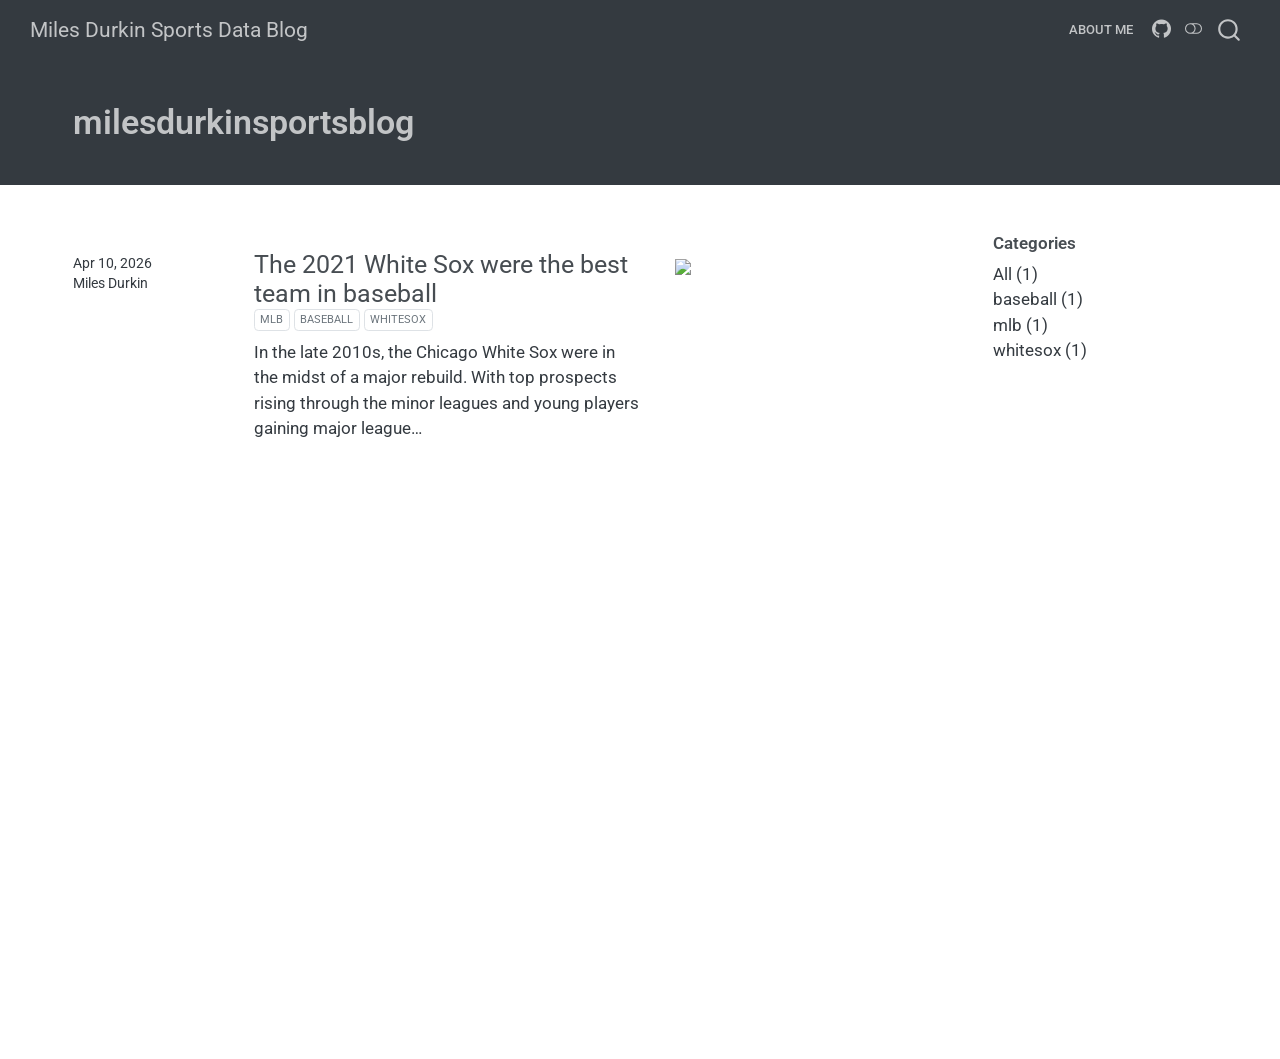
==== commit 5584b3f4: "fix random code messages" ====
--- a/index.html
+++ b/index.html
@@ -373,7 +373,7 @@
 
 <div class="quarto-listing quarto-listing-container-default" id="listing-listing">
 <div class="list quarto-listing-default">
-<div class="quarto-post image-right" data-index="0" data-categories="bWxiJTJDYmFzZWJhbGwlMkN3aGl0ZXNveA==" data-listing-date-sort="1775797200000" data-listing-file-modified-sort="1775852108331" data-listing-date-modified-sort="NaN" data-listing-reading-time-sort="7" data-listing-word-count-sort="1378">
+<div class="quarto-post image-right" data-index="0" data-categories="bWxiJTJDYmFzZWJhbGwlMkN3aGl0ZXNveA==" data-listing-date-sort="1775797200000" data-listing-file-modified-sort="1775852351825" data-listing-date-modified-sort="NaN" data-listing-reading-time-sort="7" data-listing-word-count-sort="1380">
 <div class="thumbnail"><a href="./posts/mlb-baseball-whitesox-2021-season-best-team-in-the-league/index.html" class="no-external">
 
 <img loading="lazy" src="./posts/mlb-baseball-whitesox-2021-season-best-team-in-the-league/image.png" class="thumbnail-image">
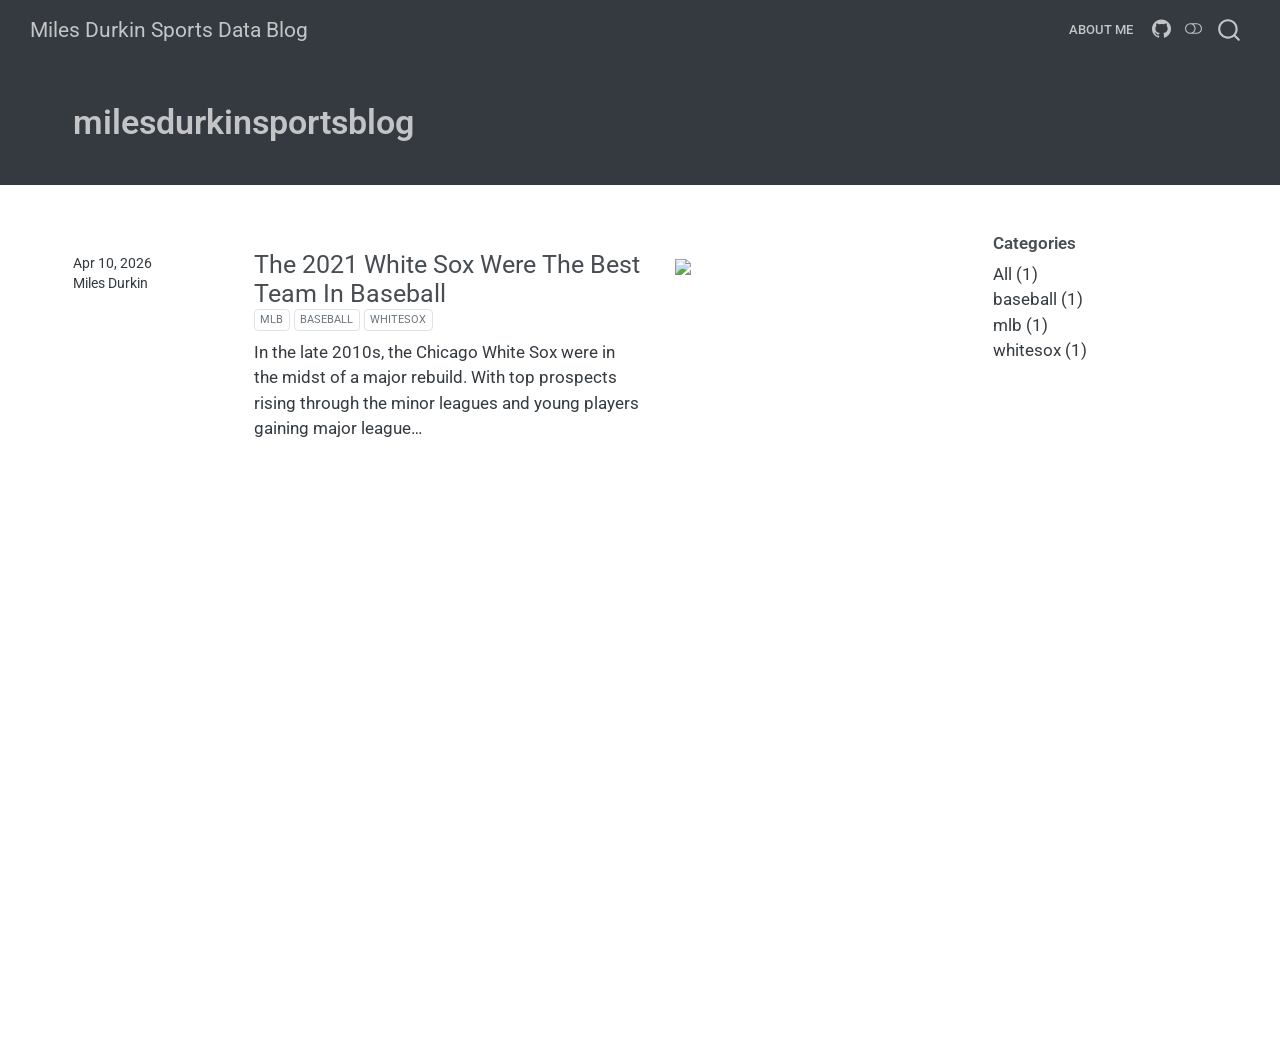
==== commit 85d60bba: "fixed titles" ====
--- a/index.html
+++ b/index.html
@@ -373,7 +373,7 @@
 
 <div class="quarto-listing quarto-listing-container-default" id="listing-listing">
 <div class="list quarto-listing-default">
-<div class="quarto-post image-right" data-index="0" data-categories="bWxiJTJDYmFzZWJhbGwlMkN3aGl0ZXNveA==" data-listing-date-sort="1775797200000" data-listing-file-modified-sort="1775852351825" data-listing-date-modified-sort="NaN" data-listing-reading-time-sort="7" data-listing-word-count-sort="1380">
+<div class="quarto-post image-right" data-index="0" data-categories="bWxiJTJDYmFzZWJhbGwlMkN3aGl0ZXNveA==" data-listing-date-sort="1775797200000" data-listing-file-modified-sort="1775852528483" data-listing-date-modified-sort="NaN" data-listing-reading-time-sort="7" data-listing-word-count-sort="1380">
 <div class="thumbnail"><a href="./posts/mlb-baseball-whitesox-2021-season-best-team-in-the-league/index.html" class="no-external">
 
 <img loading="lazy" src="./posts/mlb-baseball-whitesox-2021-season-best-team-in-the-league/image.png" class="thumbnail-image">
@@ -381,7 +381,7 @@
 </a></div>
 <div class="body">
 <h3 class="no-anchor listing-title">
-<a href="./posts/mlb-baseball-whitesox-2021-season-best-team-in-the-league/index.html" class="no-external">The 2021 White Sox were the best team in baseball</a>
+<a href="./posts/mlb-baseball-whitesox-2021-season-best-team-in-the-league/index.html" class="no-external">The 2021 White Sox Were The Best Team In Baseball</a>
 </h3>
 <div class="listing-categories">
 
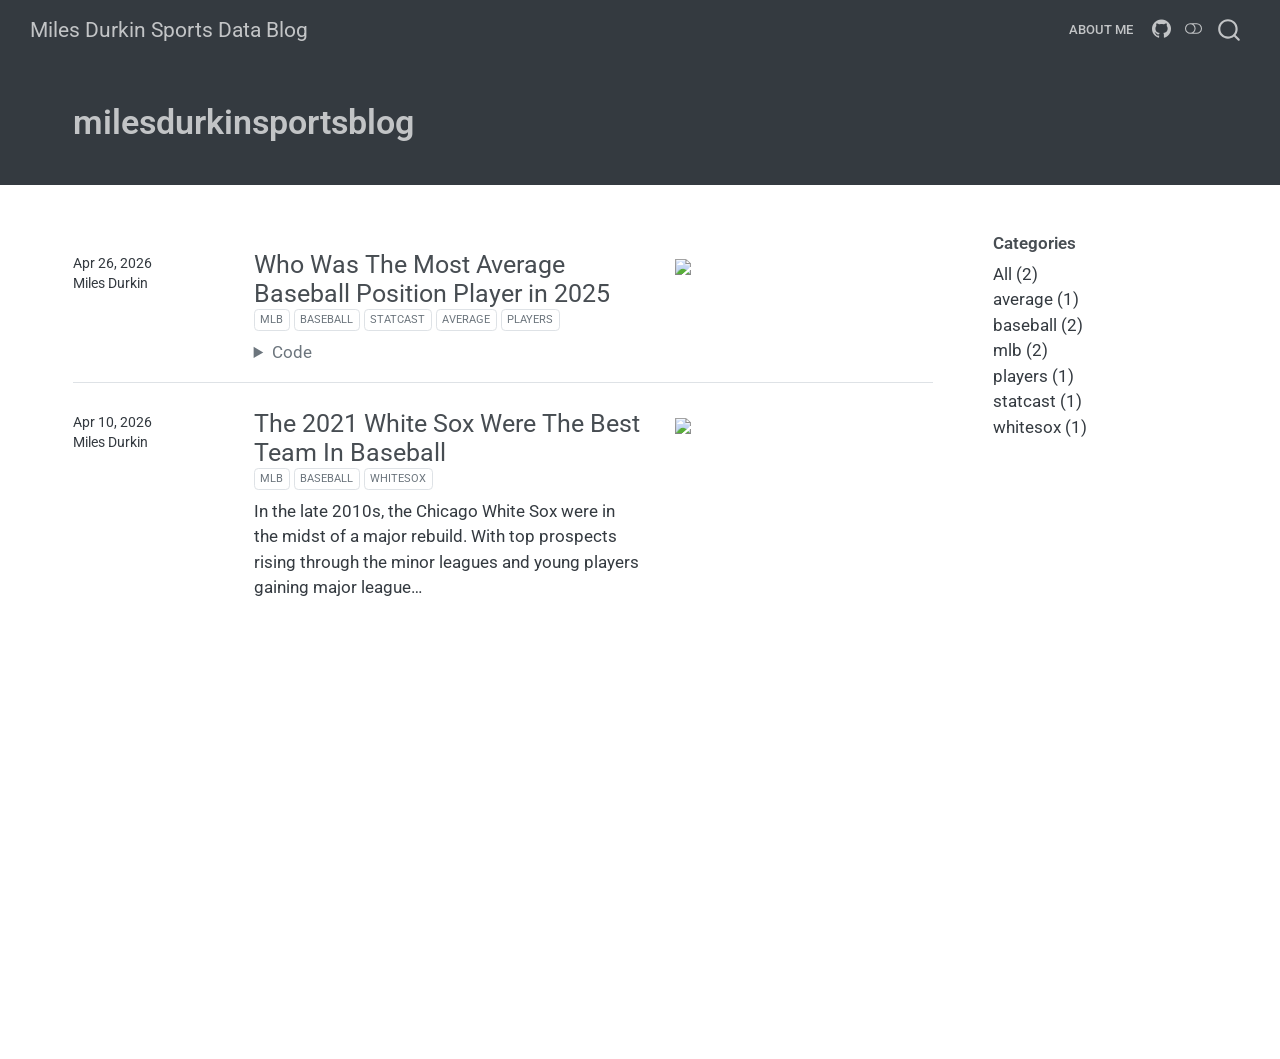
==== commit ad8dfbd3: "Added two visuals" ====
--- a/index.html
+++ b/index.html
@@ -358,7 +358,7 @@
 <!-- margin-sidebar -->
     <div id="quarto-margin-sidebar" class="sidebar margin-sidebar">
         
-    <h5 class="quarto-listing-category-title">Categories</h5><div class="quarto-listing-category category-default"><div class="category" data-category="">All <span class="quarto-category-count">(1)</span></div><div class="category" data-category="YmFzZWJhbGw=">baseball <span class="quarto-category-count">(1)</span></div><div class="category" data-category="bWxi">mlb <span class="quarto-category-count">(1)</span></div><div class="category" data-category="d2hpdGVzb3g=">whitesox <span class="quarto-category-count">(1)</span></div></div></div>
+    <h5 class="quarto-listing-category-title">Categories</h5><div class="quarto-listing-category category-default"><div class="category" data-category="">All <span class="quarto-category-count">(2)</span></div><div class="category" data-category="YXZlcmFnZQ==">average <span class="quarto-category-count">(1)</span></div><div class="category" data-category="YmFzZWJhbGw=">baseball <span class="quarto-category-count">(2)</span></div><div class="category" data-category="bWxi">mlb <span class="quarto-category-count">(2)</span></div><div class="category" data-category="cGxheWVycw==">players <span class="quarto-category-count">(1)</span></div><div class="category" data-category="c3RhdGNhc3Q=">statcast <span class="quarto-category-count">(1)</span></div><div class="category" data-category="d2hpdGVzb3g=">whitesox <span class="quarto-category-count">(1)</span></div></div></div>
 <!-- main -->
 <main class="content quarto-banner-title-block column-page-left" id="quarto-document-content">
 
@@ -373,7 +373,50 @@
 
 <div class="quarto-listing quarto-listing-container-default" id="listing-listing">
 <div class="list quarto-listing-default">
-<div class="quarto-post image-right" data-index="0" data-categories="bWxiJTJDYmFzZWJhbGwlMkN3aGl0ZXNveA==" data-listing-date-sort="1775797200000" data-listing-file-modified-sort="1775852528483" data-listing-date-modified-sort="NaN" data-listing-reading-time-sort="7" data-listing-word-count-sort="1380">
+<div class="quarto-post image-right" data-index="0" data-categories="bWxiJTJDYmFzZWJhbGwlMkNzdGF0Y2FzdCUyQ2F2ZXJhZ2UlMkNwbGF5ZXJz" data-listing-date-sort="1777179600000" data-listing-file-modified-sort="1777264469788" data-listing-date-modified-sort="NaN" data-listing-reading-time-sort="3" data-listing-word-count-sort="432">
+<div class="thumbnail"><a href="./posts/mlb-most-average-player-in-the-statcast-era-2015-present/index.html" class="no-external">
+
+<img loading="lazy" src="./posts/mlb-most-average-player-in-the-statcast-era-2015-present/image.png" class="thumbnail-image">
+
+</a></div>
+<div class="body">
+<h3 class="no-anchor listing-title">
+<a href="./posts/mlb-most-average-player-in-the-statcast-era-2015-present/index.html" class="no-external">Who Was The Most Average Baseball Position Player in 2025</a>
+</h3>
+<div class="listing-categories">
+
+<div class="listing-category" onclick="window.quartoListingCategory('bWxi'); return false;">mlb</div>
+
+<div class="listing-category" onclick="window.quartoListingCategory('YmFzZWJhbGw='); return false;">baseball</div>
+
+<div class="listing-category" onclick="window.quartoListingCategory('c3RhdGNhc3Q='); return false;">statcast</div>
+
+<div class="listing-category" onclick="window.quartoListingCategory('YXZlcmFnZQ=='); return false;">average</div>
+
+<div class="listing-category" onclick="window.quartoListingCategory('cGxheWVycw=='); return false;">players</div>
+
+</div>
+<div class="delink listing-description"><a href="./posts/mlb-most-average-player-in-the-statcast-era-2015-present/index.html" class="no-external">
+
+<details class="code-fold">
+<summary>Code</summary>
+<div class="code-copy-outer-scaffold"><div class="sourceCode cell-code" id="cb1"><pre class="sourceCode r code-with-copy"><code class="sourceCode r"><span id="cb1-1"><span class="fu">library</span>(tidyverse)</span></code></pre></div></div>
+</details>
+
+</a></div>
+</div>
+<div class="metadata">
+<a href="./posts/mlb-most-average-player-in-the-statcast-era-2015-present/index.html" class="no-external">
+<div class="listing-date">
+Apr 26, 2026
+</div>
+<div class="listing-author">
+Miles Durkin
+</div>
+</a>
+</div>
+</div>
+<div class="quarto-post image-right" data-index="1" data-categories="bWxiJTJDYmFzZWJhbGwlMkN3aGl0ZXNveA==" data-listing-date-sort="1775797200000" data-listing-file-modified-sort="1775853619754" data-listing-date-modified-sort="NaN" data-listing-reading-time-sort="8" data-listing-word-count-sort="1441">
 <div class="thumbnail"><a href="./posts/mlb-baseball-whitesox-2021-season-best-team-in-the-league/index.html" class="no-external">
 
 <img loading="lazy" src="./posts/mlb-baseball-whitesox-2021-season-best-team-in-the-league/image.png" class="thumbnail-image">
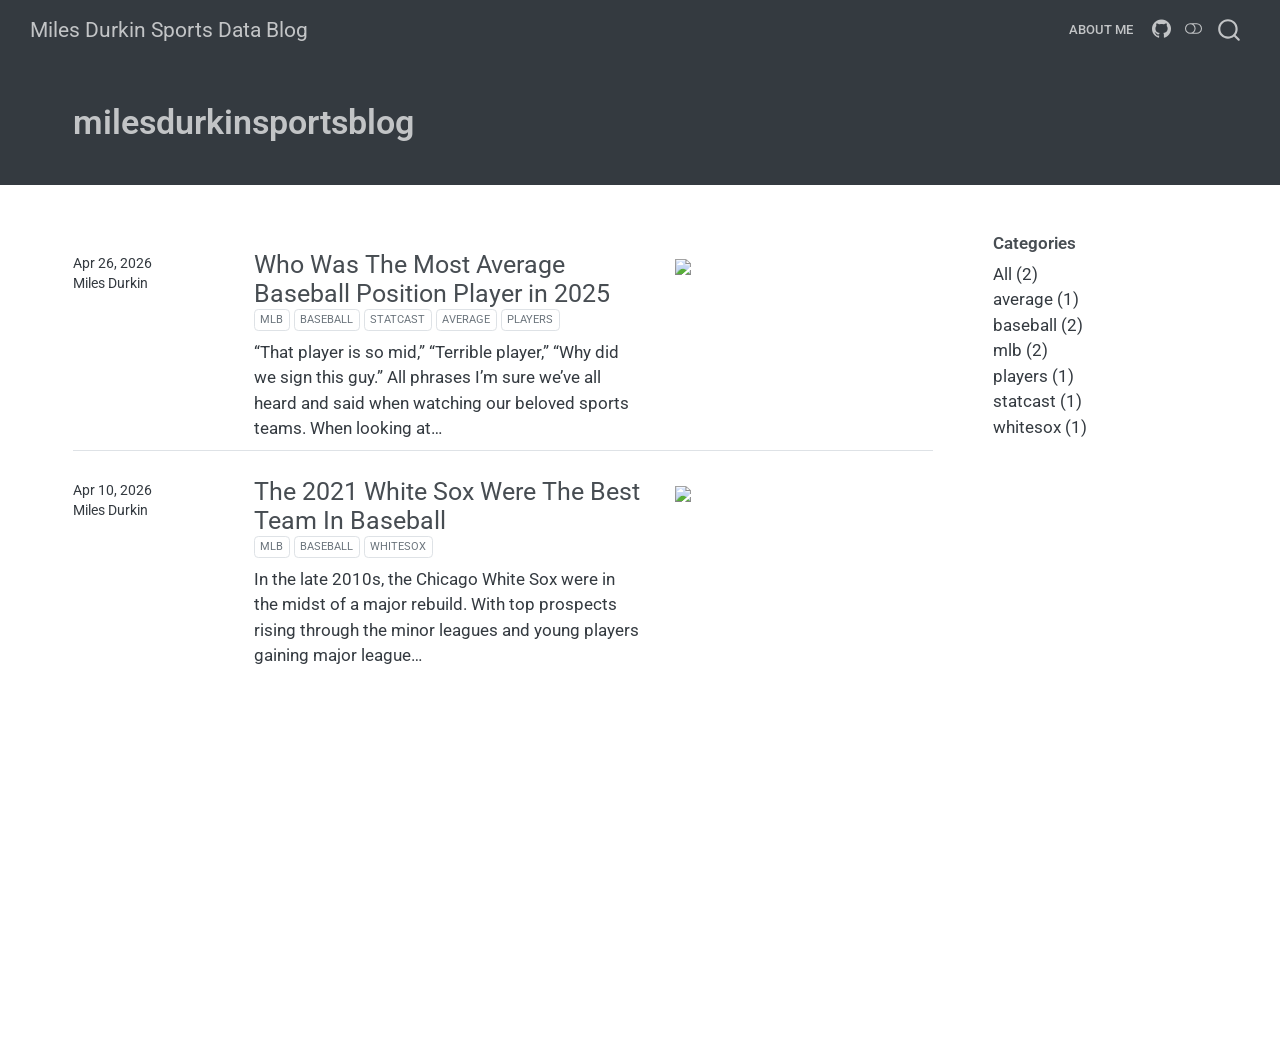
==== commit 581149ca: "added text" ====
--- a/index.html
+++ b/index.html
@@ -373,7 +373,7 @@
 
 <div class="quarto-listing quarto-listing-container-default" id="listing-listing">
 <div class="list quarto-listing-default">
-<div class="quarto-post image-right" data-index="0" data-categories="bWxiJTJDYmFzZWJhbGwlMkNzdGF0Y2FzdCUyQ2F2ZXJhZ2UlMkNwbGF5ZXJz" data-listing-date-sort="1777179600000" data-listing-file-modified-sort="1777264469788" data-listing-date-modified-sort="NaN" data-listing-reading-time-sort="3" data-listing-word-count-sort="432">
+<div class="quarto-post image-right" data-index="0" data-categories="bWxiJTJDYmFzZWJhbGwlMkNzdGF0Y2FzdCUyQ2F2ZXJhZ2UlMkNwbGF5ZXJz" data-listing-date-sort="1777179600000" data-listing-file-modified-sort="1777312681546" data-listing-date-modified-sort="NaN" data-listing-reading-time-sort="4" data-listing-word-count-sort="757">
 <div class="thumbnail"><a href="./posts/mlb-most-average-player-in-the-statcast-era-2015-present/index.html" class="no-external">
 
 <img loading="lazy" src="./posts/mlb-most-average-player-in-the-statcast-era-2015-present/image.png" class="thumbnail-image">
@@ -397,12 +397,7 @@
 
 </div>
 <div class="delink listing-description"><a href="./posts/mlb-most-average-player-in-the-statcast-era-2015-present/index.html" class="no-external">
-
-<details class="code-fold">
-<summary>Code</summary>
-<div class="code-copy-outer-scaffold"><div class="sourceCode cell-code" id="cb1"><pre class="sourceCode r code-with-copy"><code class="sourceCode r"><span id="cb1-1"><span class="fu">library</span>(tidyverse)</span></code></pre></div></div>
-</details>
-
+“That player is so mid,” “Terrible player,” “Why did we sign this guy.” All phrases I’m sure we’ve all heard and said when watching our beloved sports teams. When looking at…
 </a></div>
 </div>
 <div class="metadata">
